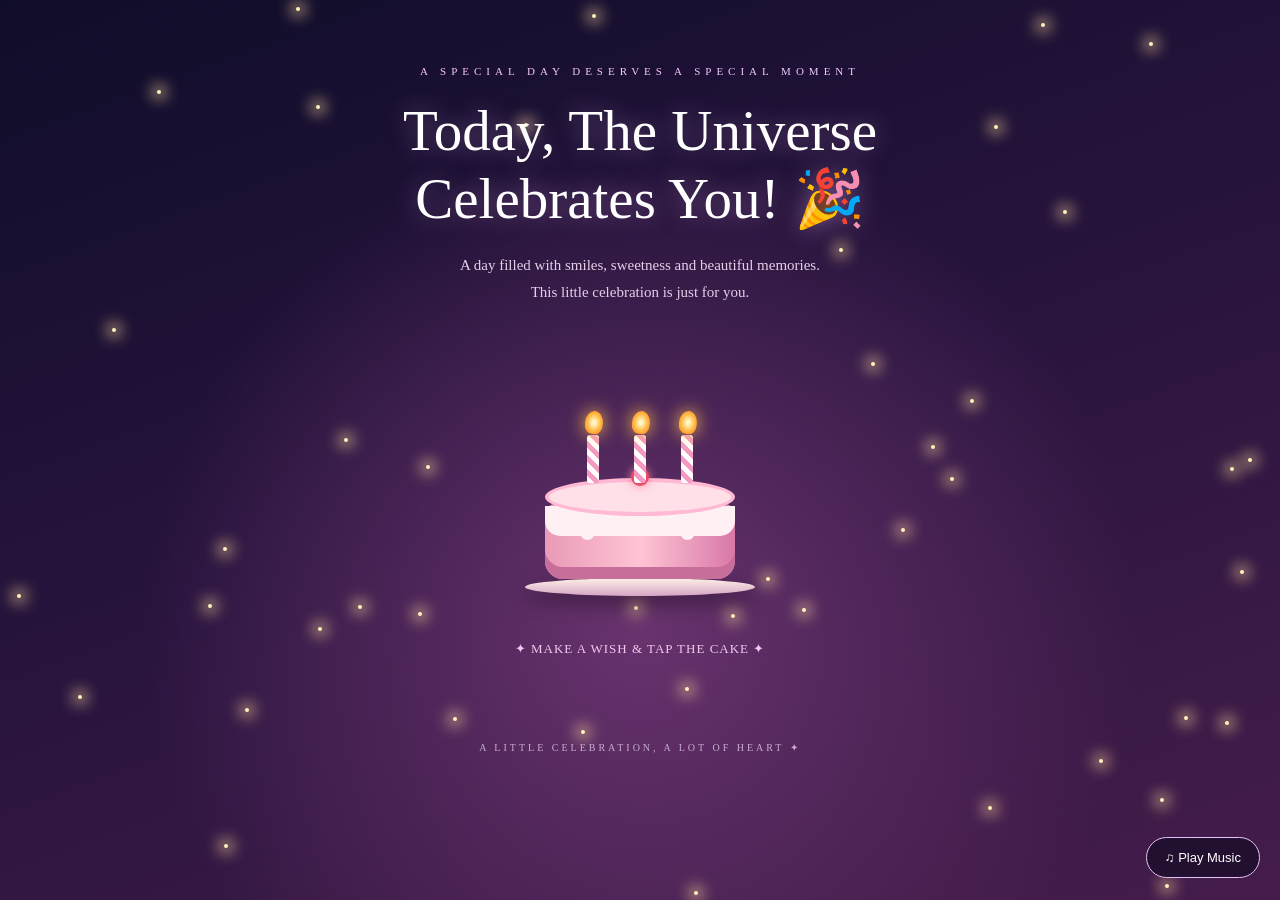
==== celebration.html @ fa86c447 "Initial birthday surprise website" ====
<!DOCTYPE html>
<html lang="en">
<head>
<meta charset="UTF-8">
<meta name="viewport" content="width=device-width, initial-scale=1.0">
<title>Today Is All About You 🎂</title>

<style>
* {
    margin: 0;
    padding: 0;
    box-sizing: border-box;
}

body {
    min-height: 100vh;
    overflow-x: hidden;
    font-family: Georgia, serif;
    color: white;
    text-align: center;
    background:
        radial-gradient(ellipse at 50% 70%, #69336e 0%, transparent 55%),
        linear-gradient(160deg, #100d2a, #28143d, #451d4b);
}

/* Background lights */
#lights {
    position: fixed;
    inset: 0;
    pointer-events: none;
    overflow: hidden;
}

.light {
    position: absolute;
    width: 4px;
    height: 4px;
    border-radius: 50%;
    background: #fff3bc;
    box-shadow: 0 0 15px 4px #ffdc9c;
    animation: blink 2s infinite alternate;
}

@keyframes blink {
    from { opacity: 0.2; }
    to { opacity: 1; }
}

/* Confetti */
#confetti {
    position: fixed;
    inset: 0;
    pointer-events: none;
    overflow: hidden;
    z-index: 10;
}

.confetti-piece {
    position: absolute;
    top: -20px;
    width: 9px;
    height: 14px;
    border-radius: 2px;
    animation: fall linear forwards;
}

@keyframes fall {
    to {
        transform: translateY(110vh) rotate(900deg);
    }
}

/* Balloons */
.balloon {
    position: fixed;
    bottom: -150px;
    width: 65px;
    height: 85px;
    border-radius: 50% 50% 45% 45%;
    opacity: 0.75;
    z-index: 1;
    animation: floatUp 14s linear infinite;
}

.balloon::after {
    content: "";
    position: absolute;
    width: 1px;
    height: 90px;
    background: #ffffff77;
    left: 50%;
    top: 84px;
}

@keyframes floatUp {
    to { transform: translateY(-130vh); }
}

/* Main */
.container {
    position: relative;
    z-index: 2;
    width: 92%;
    max-width: 750px;
    margin: auto;
    padding: 65px 15px 50px;
}

.eyebrow {
    color: #f6c8ff;
    font-size: 11px;
    letter-spacing: 5px;
    text-transform: uppercase;
    margin-bottom: 20px;
}

h1 {
    font-size: clamp(34px, 7vw, 57px);
    font-weight: normal;
    line-height: 1.2;
    text-shadow: 0 0 25px #f4baff66;
}

.subtitle {
    color: #e5cfe9;
    font-size: 15px;
    line-height: 1.8;
    margin-top: 18px;
}

/* Cake */
.cake-area {
    margin: 65px auto 30px;
    width: 240px;
    height: 240px;
    position: relative;
    display: flex;
    justify-content: center;
    align-items: end;
    cursor: pointer;
    animation: cakeAppear 1.5s ease;
}

@keyframes cakeAppear {
    from { opacity: 0; transform: translateY(40px); }
    to { opacity: 1; transform: translateY(0); }
}

.plate {
    position: absolute;
    bottom: 15px;
    width: 230px;
    height: 18px;
    border-radius: 50%;
    background: linear-gradient(#fff1e6, #d6a5c5);
    box-shadow: 0 8px 20px #0006;
}

.cake-bottom {
    position: absolute;
    bottom: 32px;
    width: 190px;
    height: 75px;
    border-radius: 10px 10px 18px 18px;
    background: linear-gradient(90deg, #e99ab7, #ffc4d4, #d978a8);
    box-shadow: inset 0 -12px 0 #c76e9b;
}

.cake-top {
    position: absolute;
    bottom: 95px;
    width: 190px;
    height: 38px;
    border-radius: 50%;
    background: #ffe0e8;
    border: 4px solid #ffb9d2;
}

.icing {
    position: absolute;
    bottom: 75px;
    width: 190px;
    height: 30px;
    background: #fff0f4;
    border-radius: 0 0 15px 15px;
}

.icing::before,
.icing::after {
    content: "";
    position: absolute;
    background: #fff0f4;
    width: 15px;
    height: 24px;
    border-radius: 0 0 12px 12px;
    top: 10px;
}

.icing::before { left: 35px; }
.icing::after { right: 40px; }

.cherry {
    position: absolute;
    bottom: 125px;
    left: 50%;
    transform: translateX(-50%);
    width: 18px;
    height: 18px;
    background: #e74d6b;
    border-radius: 50%;
    box-shadow: 0 0 10px #ff829b;
}

/* Candles */
.candles {
    position: absolute;
    bottom: 128px;
    display: flex;
    gap: 35px;
    z-index: 3;
}

.candle {
    position: relative;
    width: 12px;
    height: 48px;
    border-radius: 3px;
    background: repeating-linear-gradient(
        45deg,
        #fff,
        #fff 5px,
        #f49ac2 5px,
        #f49ac2 10px
    );
}

.flame {
    position: absolute;
    top: -24px;
    left: -3px;
    width: 18px;
    height: 23px;
    background: radial-gradient(ellipse, #fff8c6 10%, #ffb63e 55%, #ff6c2f);
    border-radius: 50% 50% 40% 40%;
    transform: rotate(5deg);
    box-shadow: 0 0 18px #ffc34e;
    animation: flicker 0.5s infinite alternate;
    transform-origin: bottom;
}

@keyframes flicker {
    from { transform: rotate(-7deg) scale(0.9); }
    to { transform: rotate(7deg) scale(1.1); }
}

.cake-area.blown .flame {
    opacity: 0;
    transform: scale(0);
    transition: 0.4s;
}

/* Smoke */
.smoke {
    display: none;
    position: absolute;
    top: -35px;
    left: -2px;
    color: #ddd;
    font-size: 22px;
    animation: smoke 1.4s ease forwards;
}

.cake-area.blown .smoke {
    display: block;
}

@keyframes smoke {
    from { opacity: 0.8; transform: translateY(0) scale(0.5); }
    to { opacity: 0; transform: translateY(-45px) scale(1.5); }
}

.hint {
    color: #f1c9ef;
    font-size: 13px;
    letter-spacing: 1px;
    animation: pulse 2s infinite;
}

@keyframes pulse {
    50% { opacity: 0.45; }
}

/* Celebration message */
.celebration-message {
    display: none;
    margin: 35px auto 0;
    max-width: 550px;
    animation: reveal 1.2s ease forwards;
}

.celebration-message.show {
    display: block;
}

@keyframes reveal {
    from { opacity: 0; transform: translateY(25px); }
    to { opacity: 1; transform: translateY(0); }
}

.celebration-message h2 {
    color: #ffe0f5;
    font-size: clamp(27px, 6vw, 38px);
    font-weight: normal;
    margin-bottom: 18px;
}

.celebration-message p {
    color: #ead7ed;
    font-size: 15px;
    line-height: 1.9;
}

.next {
    display: inline-block;
    margin-top: 25px;
    padding: 14px 30px;
    border: 1px solid #f5c4ef;
    border-radius: 30px;
    color: white;
    text-decoration: none;
    font-size: 13px;
    letter-spacing: 1px;
    transition: 0.3s;
}

.next:hover {
    background: #f5c4ef;
    color: #28143d;
    box-shadow: 0 0 25px #f5c4ef66;
}

.footer {
    position: relative;
    z-index: 2;
    padding: 35px 10px 20px;
    font-size: 10px;
    letter-spacing: 3px;
    color: #c9add1;
}

@media(max-width: 480px) {
    .container { padding-top: 45px; }
    .cake-area { margin-top: 50px; }
    .balloon { transform: scale(0.75); }
}
</style>
</head>

<!-- Background Music -->
<audio id="bgMusic" loop>
    <source src="assets/audio/birthday-music.mp3" type="audio/mpeg">
</audio>

<!-- Music Button -->
<button id="musicButton" onclick="toggleMusic()">
    ♫ Play Music
</button>

<style>
#musicButton {
    position: fixed;
    bottom: 22px;
    right: 20px;
    z-index: 9999;
    padding: 12px 18px;
    border: 1px solid #e8c0f5;
    border-radius: 30px;
    background: rgba(30, 15, 45, 0.85);
    color: white;
    font-size: 13px;
    cursor: pointer;
    backdrop-filter: blur(10px);
}

#musicButton:hover {
    background: #e8c0f5;
    color: #26142f;
}
</style>

<script>
const music = document.getElementById("bgMusic");
const musicButton = document.getElementById("musicButton");

music.volume = 0.35;

function toggleMusic() {
    if (music.paused) {
        music.play().then(() => {
            musicButton.innerHTML = "♫ Music On";
        }).catch(() => {
            musicButton.innerHTML = "♫ Tap to Play";
        });
    } else {
        music.pause();
        musicButton.innerHTML = "♫ Play Music";
    }
}
</script>

<body>

<div id="lights"></div>
<div id="confetti"></div>

<main class="container">

    <div class="eyebrow">A special day deserves a special moment</div>

    <h1>Today, The Universe<br>Celebrates You! 🎉</h1>

    <p class="subtitle">
        A day filled with smiles, sweetness and beautiful memories.<br>
        This little celebration is just for you.
    </p>

    <div class="cake-area" id="cake" onclick="blowCandles()">

        <div class="plate"></div>

        <div class="cake-bottom"></div>
        <div class="icing"></div>
        <div class="cake-top"></div>
        <div class="cherry"></div>

        <div class="candles">
            <div class="candle">
                <div class="flame"></div>
                <div class="smoke">〰</div>
            </div>

            <div class="candle">
                <div class="flame"></div>
                <div class="smoke">〰</div>
            </div>

            <div class="candle">
                <div class="flame"></div>
                <div class="smoke">〰</div>
            </div>
        </div>

    </div>

    <p class="hint" id="hint">
        ✦ MAKE A WISH & TAP THE CAKE ✦
    </p>

    <section class="celebration-message" id="celebrationMessage">

        <h2>Happy Birthday! 🎂💖</h2>

        <p>
            May your days be filled with little reasons to smile,<br>
            beautiful surprises and dreams that come true.<br><br>

            Keep shining, keep laughing,<br>
            and never stop being wonderfully you! 🌷
        </p>

        <a href="final-surprise.html" class="next">
            One Last Surprise Awaits →
        </a>

    </section>

</main>

<div class="footer">
    A LITTLE CELEBRATION, A LOT OF HEART ✦
</div>

<script>
// Background lights
const lights = document.getElementById("lights");

for (let i = 0; i < 45; i++) {
    const light = document.createElement("div");
    light.className = "light";
    light.style.left = Math.random() * 100 + "%";
    light.style.top = Math.random() * 100 + "%";
    light.style.animationDelay = Math.random() * 3 + "s";
    lights.appendChild(light);
}

// Balloons
const balloonColors = ["#ff7cae", "#a78bfa", "#65d6d0", "#ffd166", "#ff9b85"];

balloonColors.forEach((color, i) => {
    const balloon = document.createElement("div");
    balloon.className = "balloon";
    balloon.style.left = (5 + i * 20) + "%";
    balloon.style.background = color;
    balloon.style.animationDelay = (i * 2) + "s";
    document.body.appendChild(balloon);
});

// Confetti
function launchConfetti() {
    const confetti = document.getElementById("confetti");
    const colors = ["#ff8ab5", "#ffe082", "#b39ddb", "#80deea", "#ffffff"];

    for (let i = 0; i < 120; i++) {
        const piece = document.createElement("div");
        piece.className = "confetti-piece";
        piece.style.left = Math.random() * 100 + "%";
        piece.style.background = colors[Math.floor(Math.random() * colors.length)];
        piece.style.animationDuration = (3 + Math.random() * 4) + "s";
        piece.style.animationDelay = Math.random() * 2 + "s";

        confetti.appendChild(piece);

        setTimeout(() => piece.remove(), 8500);
    }
}

// Blow candles
let blown = false;

function blowCandles() {
    if (blown) return;
    blown = true;

    document.getElementById("cake").classList.add("blown");
    document.getElementById("hint").style.display = "none";

    launchConfetti();

    setTimeout(() => {
        document.getElementById("celebrationMessage").classList.add("show");
    }, 900);
}
</script>

</body>
</html>
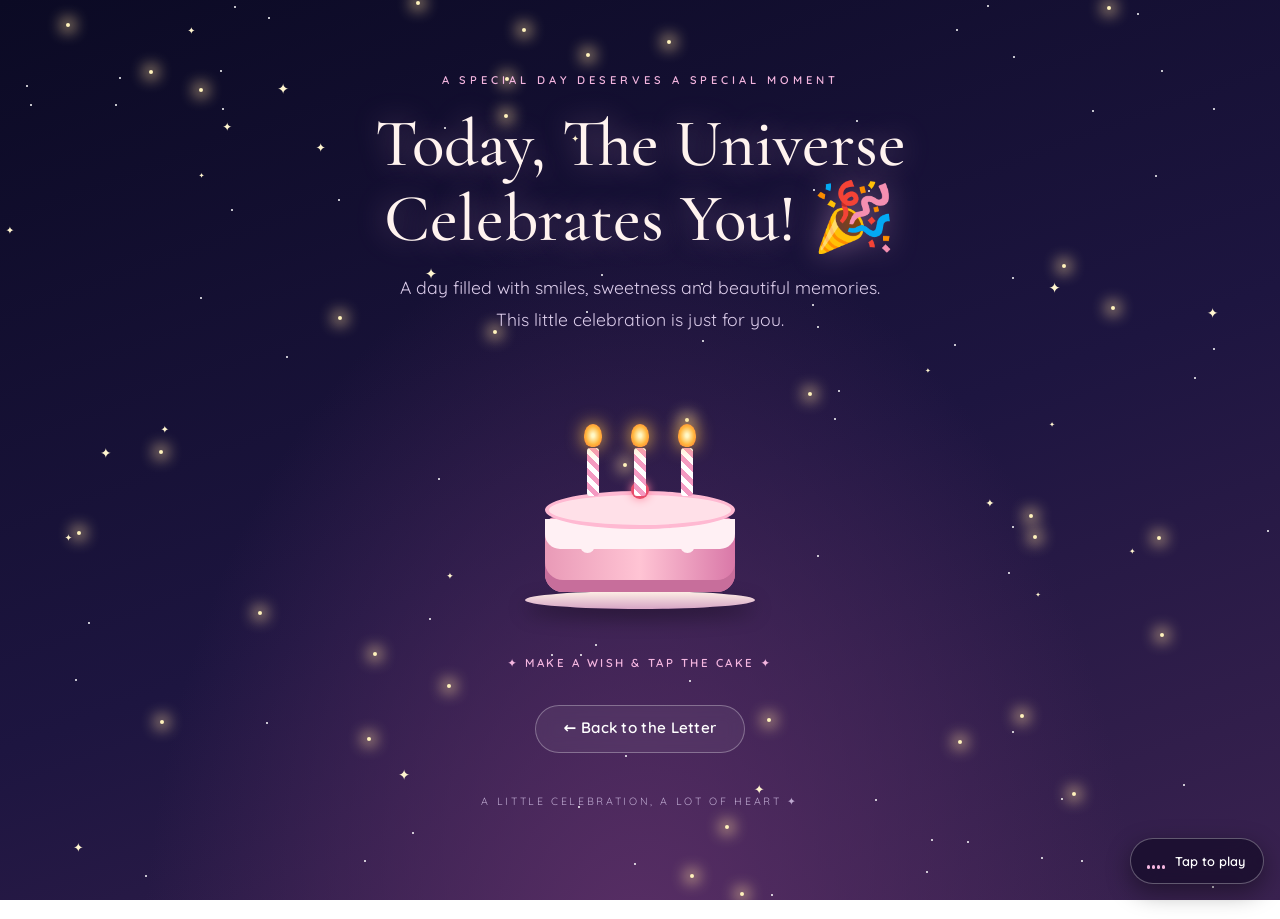
==== commit 8107e133: "updated" ====
--- a/celebration.html
+++ b/celebration.html
@@ -1,35 +1,24 @@
-
 <!DOCTYPE html>
 <html lang="en">
 <head>
 <meta charset="UTF-8">
-<meta name="viewport" content="width=device-width, initial-scale=1.0">
+<meta name="viewport" content="width=device-width, initial-scale=1.0, viewport-fit=cover">
+<meta name="theme-color" content="#28143d">
 <title>Today Is All About You 🎂</title>
 
+<link rel="preconnect" href="https://fonts.googleapis.com">
+<link rel="preconnect" href="https://fonts.gstatic.com" crossorigin>
+<link href="https://fonts.googleapis.com/css2?family=Cormorant+Garamond:wght@400;500;600&family=Quicksand:wght@400;500;600;700&display=swap" rel="stylesheet">
+<link rel="stylesheet" href="assets/css/style.css">
+
 <style>
-* {
-    margin: 0;
-    padding: 0;
-    box-sizing: border-box;
-}
-
-body {
-    min-height: 100vh;
-    overflow-x: hidden;
-    font-family: Georgia, serif;
-    color: white;
-    text-align: center;
-    background:
-        radial-gradient(ellipse at 50% 70%, #69336e 0%, transparent 55%),
-        linear-gradient(160deg, #100d2a, #28143d, #451d4b);
-}
-
-/* Background lights */
+/* Glowing lights */
 #lights {
     position: fixed;
     inset: 0;
+    z-index: 0;
+    overflow: hidden;
     pointer-events: none;
-    overflow: hidden;
 }
 
 .light {
@@ -43,17 +32,17 @@
 }
 
 @keyframes blink {
-    from { opacity: 0.2; }
-    to { opacity: 1; }
+    from { opacity: 0.15; }
+    to { opacity: 0.9; }
 }
 
 /* Confetti */
 #confetti {
     position: fixed;
     inset: 0;
+    z-index: 150;
+    overflow: hidden;
     pointer-events: none;
-    overflow: hidden;
-    z-index: 10;
 }
 
 .confetti-piece {
@@ -66,85 +55,48 @@
 }
 
 @keyframes fall {
-    to {
-        transform: translateY(110vh) rotate(900deg);
-    }
+    to { transform: translateY(110vh) rotate(900deg); }
 }
 
 /* Balloons */
 .balloon {
     position: fixed;
-    bottom: -150px;
-    width: 65px;
-    height: 85px;
+    bottom: -160px;
+    z-index: 1;
+    width: 62px;
+    height: 80px;
     border-radius: 50% 50% 45% 45%;
-    opacity: 0.75;
-    z-index: 1;
-    animation: floatUp 14s linear infinite;
+    opacity: 0.7;
+    pointer-events: none;
+    animation: floatUp 15s linear infinite;
 }
 
 .balloon::after {
-    content: "";
-    position: absolute;
+    content: '';
+    position: absolute;
+    left: 50%;
+    top: 100%;
     width: 1px;
-    height: 90px;
-    background: #ffffff77;
-    left: 50%;
-    top: 84px;
+    height: 70px;
+    background: rgba(255, 255, 255, 0.45);
 }
 
 @keyframes floatUp {
-    to { transform: translateY(-130vh); }
-}
-
-/* Main */
-.container {
-    position: relative;
-    z-index: 2;
-    width: 92%;
-    max-width: 750px;
-    margin: auto;
-    padding: 65px 15px 50px;
-}
-
-.eyebrow {
-    color: #f6c8ff;
-    font-size: 11px;
-    letter-spacing: 5px;
-    text-transform: uppercase;
-    margin-bottom: 20px;
-}
-
-h1 {
-    font-size: clamp(34px, 7vw, 57px);
-    font-weight: normal;
-    line-height: 1.2;
-    text-shadow: 0 0 25px #f4baff66;
-}
-
-.subtitle {
-    color: #e5cfe9;
-    font-size: 15px;
-    line-height: 1.8;
-    margin-top: 18px;
+    to { transform: translateY(calc(-100vh - 280px)); }
 }
 
 /* Cake */
 .cake-area {
-    margin: 65px auto 30px;
+    position: relative;
     width: 240px;
     height: 240px;
-    position: relative;
+    margin: 3rem auto 0.5rem;
     display: flex;
     justify-content: center;
-    align-items: end;
+    align-items: flex-end;
     cursor: pointer;
-    animation: cakeAppear 1.5s ease;
-}
-
-@keyframes cakeAppear {
-    from { opacity: 0; transform: translateY(40px); }
-    to { opacity: 1; transform: translateY(0); }
+    animation: fadeUp 1.4s ease backwards;
+    -webkit-tap-highlight-color: transparent;
 }
 
 .plate {
@@ -154,7 +106,7 @@
     height: 18px;
     border-radius: 50%;
     background: linear-gradient(#fff1e6, #d6a5c5);
-    box-shadow: 0 8px 20px #0006;
+    box-shadow: 0 8px 20px rgba(0, 0, 0, 0.4);
 }
 
 .cake-bottom {
@@ -182,19 +134,19 @@
     bottom: 75px;
     width: 190px;
     height: 30px;
+    border-radius: 0 0 15px 15px;
     background: #fff0f4;
-    border-radius: 0 0 15px 15px;
 }
 
 .icing::before,
 .icing::after {
-    content: "";
-    position: absolute;
-    background: #fff0f4;
+    content: '';
+    position: absolute;
+    top: 10px;
     width: 15px;
     height: 24px;
     border-radius: 0 0 12px 12px;
-    top: 10px;
+    background: #fff0f4;
 }
 
 .icing::before { left: 35px; }
@@ -204,21 +156,20 @@
     position: absolute;
     bottom: 125px;
     left: 50%;
-    transform: translateX(-50%);
     width: 18px;
     height: 18px;
+    transform: translateX(-50%);
+    border-radius: 50%;
     background: #e74d6b;
-    border-radius: 50%;
     box-shadow: 0 0 10px #ff829b;
 }
 
-/* Candles */
 .candles {
     position: absolute;
     bottom: 128px;
+    z-index: 3;
     display: flex;
     gap: 35px;
-    z-index: 3;
 }
 
 .candle {
@@ -226,13 +177,7 @@
     width: 12px;
     height: 48px;
     border-radius: 3px;
-    background: repeating-linear-gradient(
-        45deg,
-        #fff,
-        #fff 5px,
-        #f49ac2 5px,
-        #f49ac2 10px
-    );
+    background: repeating-linear-gradient(45deg, #fff, #fff 5px, #f49ac2 5px, #f49ac2 10px);
 }
 
 .flame {
@@ -241,12 +186,11 @@
     left: -3px;
     width: 18px;
     height: 23px;
+    border-radius: 50% 50% 40% 40%;
     background: radial-gradient(ellipse, #fff8c6 10%, #ffb63e 55%, #ff6c2f);
-    border-radius: 50% 50% 40% 40%;
-    transform: rotate(5deg);
     box-shadow: 0 0 18px #ffc34e;
+    transform-origin: bottom;
     animation: flicker 0.5s infinite alternate;
-    transform-origin: bottom;
 }
 
 @keyframes flicker {
@@ -260,7 +204,6 @@
     transition: 0.4s;
 }
 
-/* Smoke */
 .smoke {
     display: none;
     position: absolute;
@@ -280,268 +223,136 @@
     to { opacity: 0; transform: translateY(-45px) scale(1.5); }
 }
 
-.hint {
-    color: #f1c9ef;
-    font-size: 13px;
-    letter-spacing: 1px;
-    animation: pulse 2s infinite;
-}
-
-@keyframes pulse {
-    50% { opacity: 0.45; }
-}
-
-/* Celebration message */
-.celebration-message {
-    display: none;
-    margin: 35px auto 0;
-    max-width: 550px;
-    animation: reveal 1.2s ease forwards;
-}
-
-.celebration-message.show {
-    display: block;
-}
-
-@keyframes reveal {
-    from { opacity: 0; transform: translateY(25px); }
-    to { opacity: 1; transform: translateY(0); }
-}
-
-.celebration-message h2 {
-    color: #ffe0f5;
-    font-size: clamp(27px, 6vw, 38px);
-    font-weight: normal;
-    margin-bottom: 18px;
-}
-
-.celebration-message p {
-    color: #ead7ed;
-    font-size: 15px;
-    line-height: 1.9;
-}
-
-.next {
-    display: inline-block;
-    margin-top: 25px;
-    padding: 14px 30px;
-    border: 1px solid #f5c4ef;
-    border-radius: 30px;
-    color: white;
-    text-decoration: none;
-    font-size: 13px;
-    letter-spacing: 1px;
-    transition: 0.3s;
-}
-
-.next:hover {
-    background: #f5c4ef;
-    color: #28143d;
-    box-shadow: 0 0 25px #f5c4ef66;
-}
-
-.footer {
-    position: relative;
-    z-index: 2;
-    padding: 35px 10px 20px;
-    font-size: 10px;
-    letter-spacing: 3px;
-    color: #c9add1;
-}
-
-@media(max-width: 480px) {
-    .container { padding-top: 45px; }
-    .cake-area { margin-top: 50px; }
-    .balloon { transform: scale(0.75); }
+@media (max-width: 480px) {
+    .balloon {
+        width: 46px;
+        height: 60px;
+    }
+
+    .balloon::after {
+        height: 55px;
+    }
+
+    .cake-area {
+        margin-top: 2.2rem;
+    }
 }
 </style>
 </head>
-
-<!-- Background Music -->
-<audio id="bgMusic" loop>
-    <source src="assets/audio/birthday-music.mp3" type="audio/mpeg">
-</audio>
-
-<!-- Music Button -->
-<button id="musicButton" onclick="toggleMusic()">
-    ♫ Play Music
-</button>
-
-<style>
-#musicButton {
-    position: fixed;
-    bottom: 22px;
-    right: 20px;
-    z-index: 9999;
-    padding: 12px 18px;
-    border: 1px solid #e8c0f5;
-    border-radius: 30px;
-    background: rgba(30, 15, 45, 0.85);
-    color: white;
-    font-size: 13px;
-    cursor: pointer;
-    backdrop-filter: blur(10px);
-}
-
-#musicButton:hover {
-    background: #e8c0f5;
-    color: #26142f;
-}
-</style>
-
-<script>
-const music = document.getElementById("bgMusic");
-const musicButton = document.getElementById("musicButton");
-
-music.volume = 0.35;
-
-function toggleMusic() {
-    if (music.paused) {
-        music.play().then(() => {
-            musicButton.innerHTML = "♫ Music On";
-        }).catch(() => {
-            musicButton.innerHTML = "♫ Tap to Play";
-        });
-    } else {
-        music.pause();
-        musicButton.innerHTML = "♫ Play Music";
-    }
-}
-</script>
-
 <body>
 
+<div class="sky" id="sky"></div>
 <div id="lights"></div>
 <div id="confetti"></div>
 
-<main class="container">
-
-    <div class="eyebrow">A special day deserves a special moment</div>
-
-    <h1>Today, The Universe<br>Celebrates You! 🎉</h1>
-
-    <p class="subtitle">
-        A day filled with smiles, sweetness and beautiful memories.<br>
-        This little celebration is just for you.
-    </p>
-
-    <div class="cake-area" id="cake" onclick="blowCandles()">
-
+<main class="page">
+
+    <header>
+        <p class="eyebrow">A special day deserves a special moment</p>
+        <h1 class="title">Today, The Universe<br>Celebrates You! 🎉</h1>
+        <p class="lead">
+            A day filled with smiles, sweetness and beautiful memories.<br>
+            This little celebration is just for you.
+        </p>
+    </header>
+
+    <div class="cake-area" id="cake" role="button" tabindex="0" aria-label="Make a wish and blow out the candles">
         <div class="plate"></div>
-
         <div class="cake-bottom"></div>
         <div class="icing"></div>
         <div class="cake-top"></div>
         <div class="cherry"></div>
 
         <div class="candles">
-            <div class="candle">
-                <div class="flame"></div>
-                <div class="smoke">〰</div>
-            </div>
-
-            <div class="candle">
-                <div class="flame"></div>
-                <div class="smoke">〰</div>
-            </div>
-
-            <div class="candle">
-                <div class="flame"></div>
-                <div class="smoke">〰</div>
-            </div>
+            <div class="candle"><div class="flame"></div><div class="smoke">〰</div></div>
+            <div class="candle"><div class="flame"></div><div class="smoke">〰</div></div>
+            <div class="candle"><div class="flame"></div><div class="smoke">〰</div></div>
         </div>
-
     </div>
 
-    <p class="hint" id="hint">
-        ✦ MAKE A WISH & TAP THE CAKE ✦
-    </p>
-
-    <section class="celebration-message" id="celebrationMessage">
-
+    <p class="hint" id="hint">✦ Make a wish &amp; tap the cake ✦</p>
+
+    <section class="reveal" id="celebrationMessage">
         <h2>Happy Birthday! 🎂💖</h2>
-
-        <p>
-            May your days be filled with little reasons to smile,<br>
-            beautiful surprises and dreams that come true.<br><br>
-
-            Keep shining, keep laughing,<br>
-            and never stop being wonderfully you! 🌷
-        </p>
-
-        <a href="final-surprise.html" class="next">
-            One Last Surprise Awaits →
-        </a>
-
+        <p>May your days be filled with little reasons to smile, beautiful surprises and dreams that come true.</p>
+        <p style="margin-top: 1rem;">Keep shining, keep laughing, and never stop being wonderfully you! 🌷</p>
     </section>
 
+    <div class="btn-row">
+        <a href="letter.html" class="btn btn-ghost">← Back to the Letter</a>
+        <a href="final-surprise.html" class="btn btn-primary is-hidden" id="nextBtn">One Last Surprise Awaits →</a>
+    </div>
+
+    <p class="site-footer">A little celebration, a lot of heart ✦</p>
+
 </main>
 
-<div class="footer">
-    A LITTLE CELEBRATION, A LOT OF HEART ✦
-</div>
-
+<script src="assets/js/site.js"></script>
 <script>
-// Background lights
-const lights = document.getElementById("lights");
-
-for (let i = 0; i < 45; i++) {
-    const light = document.createElement("div");
-    light.className = "light";
-    light.style.left = Math.random() * 100 + "%";
-    light.style.top = Math.random() * 100 + "%";
-    light.style.animationDelay = Math.random() * 3 + "s";
-    lights.appendChild(light);
-}
-
-// Balloons
-const balloonColors = ["#ff7cae", "#a78bfa", "#65d6d0", "#ffd166", "#ff9b85"];
-
-balloonColors.forEach((color, i) => {
-    const balloon = document.createElement("div");
-    balloon.className = "balloon";
-    balloon.style.left = (5 + i * 20) + "%";
-    balloon.style.background = color;
-    balloon.style.animationDelay = (i * 2) + "s";
-    document.body.appendChild(balloon);
-});
-
-// Confetti
-function launchConfetti() {
-    const confetti = document.getElementById("confetti");
-    const colors = ["#ff8ab5", "#ffe082", "#b39ddb", "#80deea", "#ffffff"];
-
-    for (let i = 0; i < 120; i++) {
-        const piece = document.createElement("div");
-        piece.className = "confetti-piece";
-        piece.style.left = Math.random() * 100 + "%";
-        piece.style.background = colors[Math.floor(Math.random() * colors.length)];
-        piece.style.animationDuration = (3 + Math.random() * 4) + "s";
-        piece.style.animationDelay = Math.random() * 2 + "s";
-
-        confetti.appendChild(piece);
-
-        setTimeout(() => piece.remove(), 8500);
-    }
-}
-
-// Blow candles
-let blown = false;
-
-function blowCandles() {
-    if (blown) return;
-    blown = true;
-
-    document.getElementById("cake").classList.add("blown");
-    document.getElementById("hint").style.display = "none";
-
-    launchConfetti();
-
-    setTimeout(() => {
-        document.getElementById("celebrationMessage").classList.add("show");
-    }, 900);
-}
+(function () {
+    /* Glowing lights */
+    var lights = document.getElementById('lights');
+    var lightCount = window.matchMedia('(max-width: 600px)').matches ? 18 : 36;
+    for (var i = 0; i < lightCount; i++) {
+        var l = document.createElement('span');
+        l.className = 'light';
+        l.style.left = Math.random() * 100 + '%';
+        l.style.top = Math.random() * 100 + '%';
+        l.style.animationDelay = Math.random() * 3 + 's';
+        lights.appendChild(l);
+    }
+
+    /* Balloons */
+    var balloonColors = ['#ff7cae', '#a78bfa', '#65d6d0', '#ffd166', '#ff9b85'];
+    balloonColors.forEach(function (color, i) {
+        var b = document.createElement('span');
+        b.className = 'balloon';
+        b.style.left = (5 + i * 20) + '%';
+        b.style.background = color;
+        b.style.animationDelay = (i * 2.5) + 's';
+        document.body.appendChild(b);
+    });
+
+    /* Confetti */
+    function launchConfetti() {
+        var box = document.getElementById('confetti');
+        var colors = ['#ff8ab5', '#ffe082', '#b39ddb', '#80deea', '#ffffff'];
+        var total = window.matchMedia('(max-width: 600px)').matches ? 70 : 120;
+
+        for (var n = 0; n < total; n++) {
+            var piece = document.createElement('span');
+            piece.className = 'confetti-piece';
+            piece.style.left = Math.random() * 100 + '%';
+            piece.style.background = colors[Math.floor(Math.random() * colors.length)];
+            piece.style.animationDuration = (3 + Math.random() * 4) + 's';
+            piece.style.animationDelay = Math.random() * 2 + 's';
+            box.appendChild(piece);
+            (function (el) { setTimeout(function () { el.remove(); }, 9000); })(piece);
+        }
+    }
+
+    /* Blow candles */
+    var cake = document.getElementById('cake');
+    var blown = false;
+
+    function blowCandles() {
+        if (blown) return;
+        blown = true;
+        cake.classList.add('blown');
+        cake.setAttribute('aria-label', 'Candles blown out');
+        document.getElementById('hint').classList.add('is-hidden');
+        launchConfetti();
+
+        setTimeout(function () {
+            var msg = document.getElementById('celebrationMessage');
+            msg.classList.add('show');
+            document.getElementById('nextBtn').classList.remove('is-hidden');
+            msg.scrollIntoView({ behavior: 'smooth', block: 'nearest' });
+        }, 900);
+    }
+
+    Site.onActivate(cake, blowCandles);
+})();
 </script>
-
 </body>
 </html>
--- a/assets/css/style.css
+++ b/assets/css/style.css
@@ -0,0 +1,561 @@
+/* ==========================================================
+   Birthday journey: shared styles
+   Used by: index, garden, wishes, letter, celebration, final-surprise
+   ========================================================== */
+
+:root {
+  --bg1: #0b0a24;
+  --bg2: #1d1540;
+  --bg3: #3a2250;
+  --text: #ffffff;
+  --muted: #dccdeb;
+  --accent: #f4b6e0;
+  --accent-2: #c9a4ff;
+  --glass: rgba(255, 255, 255, 0.07);
+  --border: rgba(255, 255, 255, 0.16);
+  --radius: 18px;
+  --font-display: 'Cormorant Garamond', Georgia, 'Times New Roman', serif;
+  --font-body: 'Quicksand', system-ui, -apple-system, 'Segoe UI', Roboto, sans-serif;
+  --font-hand: 'Caveat', 'Segoe Script', cursive;
+}
+
+*,
+*::before,
+*::after {
+  margin: 0;
+  padding: 0;
+  box-sizing: border-box;
+}
+
+html {
+  -webkit-text-size-adjust: 100%;
+  text-size-adjust: 100%;
+}
+
+body {
+  min-height: 100vh;
+  min-height: 100dvh;
+  font-family: var(--font-body);
+  color: var(--text);
+  line-height: 1.6;
+  overflow-x: hidden;
+  background:
+    radial-gradient(ellipse at 50% 110%, #5a2f66 0%, transparent 55%),
+    linear-gradient(160deg, var(--bg1), var(--bg2) 55%, var(--bg3));
+  background-attachment: fixed;
+  -webkit-font-smoothing: antialiased;
+}
+
+body.modal-open {
+  overflow: hidden;
+}
+
+/* ---------- Background sky ---------- */
+.sky {
+  position: fixed;
+  inset: 0;
+  z-index: 0;
+  overflow: hidden;
+  pointer-events: none;
+}
+
+.star {
+  position: absolute;
+  color: #fff5cf;
+  line-height: 1;
+  animation: twinkle 3s infinite ease-in-out;
+}
+
+.star.dot {
+  width: 2px;
+  height: 2px;
+  border-radius: 50%;
+  background: #fff;
+}
+
+@keyframes twinkle {
+  0%, 100% { opacity: 0.2; transform: scale(0.7); }
+  50% { opacity: 1; transform: scale(1.4); }
+}
+
+/* ---------- Page layout ---------- */
+.page {
+  position: relative;
+  z-index: 2;
+  width: 100%;
+  max-width: 960px;
+  min-height: 100vh;
+  min-height: 100dvh;
+  margin: 0 auto;
+  padding: clamp(40px, 8vh, 80px) 20px 110px;
+  display: flex;
+  flex-direction: column;
+  align-items: center;
+  justify-content: center;
+  text-align: center;
+}
+
+.eyebrow {
+  font-size: 0.7rem;
+  font-weight: 600;
+  letter-spacing: 0.35em;
+  text-transform: uppercase;
+  color: var(--accent);
+  margin-bottom: 1rem;
+}
+
+.title {
+  font-family: var(--font-display);
+  font-weight: 500;
+  font-size: clamp(2.2rem, 6.5vw, 4.2rem);
+  line-height: 1.12;
+  color: #fff3ef;
+  text-shadow: 0 0 30px rgba(244, 182, 224, 0.4);
+}
+
+.lead {
+  max-width: 34rem;
+  margin-top: 1rem;
+  color: var(--muted);
+  font-size: clamp(0.95rem, 2.2vw, 1.1rem);
+  line-height: 1.8;
+}
+
+.hint {
+  margin-top: 1.4rem;
+  font-size: 0.72rem;
+  font-weight: 600;
+  letter-spacing: 0.22em;
+  text-transform: uppercase;
+  color: var(--accent);
+  animation: pulse 2.4s infinite ease-in-out;
+}
+
+@keyframes pulse {
+  50% { opacity: 0.45; }
+}
+
+.site-footer {
+  margin-top: 2.5rem;
+  font-size: 0.66rem;
+  letter-spacing: 0.25em;
+  text-transform: uppercase;
+  color: #bda8cf;
+}
+
+.is-hidden {
+  display: none !important;
+}
+
+/* ---------- Reveal blocks ---------- */
+.reveal {
+  display: none;
+  width: 100%;
+  max-width: 34rem;
+  margin-top: 2rem;
+}
+
+.reveal.show {
+  display: block;
+  animation: fadeUp 0.9s ease backwards;
+}
+
+.reveal h2 {
+  font-family: var(--font-display);
+  font-weight: 500;
+  font-size: clamp(1.7rem, 5vw, 2.4rem);
+  line-height: 1.25;
+  color: #ffe0f5;
+  margin-bottom: 0.8rem;
+}
+
+.reveal p {
+  color: #ead9ef;
+  font-size: clamp(0.95rem, 2.4vw, 1.05rem);
+  line-height: 1.9;
+}
+
+@keyframes fadeUp {
+  from { opacity: 0; transform: translateY(18px); }
+  to { opacity: 1; transform: translateY(0); }
+}
+
+/* ---------- Buttons ---------- */
+.btn {
+  display: inline-flex;
+  align-items: center;
+  justify-content: center;
+  gap: 0.5rem;
+  min-height: 48px;
+  padding: 0.8rem 1.7rem;
+  border: 1px solid transparent;
+  border-radius: 999px;
+  font-family: var(--font-body);
+  font-size: 0.95rem;
+  font-weight: 600;
+  letter-spacing: 0.02em;
+  line-height: 1.2;
+  text-decoration: none;
+  color: #fff;
+  cursor: pointer;
+  transition: transform 0.2s ease, box-shadow 0.2s ease, background 0.2s ease, border-color 0.2s ease;
+  -webkit-tap-highlight-color: transparent;
+}
+
+.btn:active {
+  transform: scale(0.97);
+}
+
+.btn:focus-visible,
+.envelope:focus-visible,
+.flower-card:focus-visible,
+.sweet:focus-visible,
+.music-btn:focus-visible,
+[role='button']:focus-visible {
+  outline: 2px solid var(--accent);
+  outline-offset: 4px;
+}
+
+.btn-primary {
+  background: linear-gradient(135deg, #f08ac0, #a96bf0);
+  box-shadow: 0 8px 24px rgba(169, 107, 240, 0.4);
+}
+
+.btn-ghost {
+  background: rgba(255, 255, 255, 0.06);
+  border-color: rgba(255, 255, 255, 0.3);
+  backdrop-filter: blur(8px);
+  -webkit-backdrop-filter: blur(8px);
+}
+
+@media (hover: hover) {
+  .btn-primary:hover {
+    transform: translateY(-2px);
+    box-shadow: 0 12px 30px rgba(169, 107, 240, 0.55);
+  }
+
+  .btn-ghost:hover {
+    transform: translateY(-2px);
+    background: rgba(255, 255, 255, 0.16);
+    border-color: rgba(255, 255, 255, 0.5);
+  }
+}
+
+.btn-row {
+  display: flex;
+  flex-wrap: wrap;
+  justify-content: center;
+  gap: 12px;
+  margin-top: 2rem;
+}
+
+@media (max-width: 520px) {
+  /* let text wrap naturally on small screens instead of at hard line breaks */
+  .lead br,
+  .reveal br {
+    display: none;
+  }
+
+  .btn-row {
+    flex-direction: column-reverse;
+    width: 100%;
+    max-width: 340px;
+  }
+
+  .btn-row .btn {
+    width: 100%;
+  }
+}
+
+/* ---------- Envelope (index, wishes, letter) ---------- */
+.envelope {
+  --w: min(280px, 74vw);
+  position: relative;
+  width: var(--w);
+  height: calc(var(--w) * 0.64);
+  margin: 1.6rem auto 0;
+  cursor: pointer;
+  perspective: 900px;
+  transition: transform 0.3s ease, margin-top 0.7s ease;
+  -webkit-tap-highlight-color: transparent;
+}
+
+.envelope.small {
+  --w: min(220px, 62vw);
+}
+
+@media (hover: hover) {
+  .envelope:not(.open):hover {
+    transform: translateY(-6px);
+  }
+}
+
+.envelope.open {
+  margin-top: calc(var(--w) * 0.36 + 1.6rem);
+  cursor: default;
+}
+
+.env-back {
+  position: absolute;
+  inset: 0;
+  border-radius: 8px;
+  background: #b4709f;
+  box-shadow: 0 18px 50px rgba(0, 0, 0, 0.5), 0 0 40px rgba(232, 169, 255, 0.2);
+}
+
+.env-paper {
+  position: absolute;
+  left: 8%;
+  right: 8%;
+  top: 9%;
+  height: 80%;
+  padding: 8% 6px 6px;
+  display: flex;
+  flex-direction: column;
+  align-items: center;
+  justify-content: flex-start;
+  gap: 4px;
+  border-radius: 4px;
+  background: #fff6ed;
+  color: #71456e;
+  text-align: center;
+  z-index: 2;
+  transition: transform 0.9s ease 0.3s;
+}
+
+.env-paper-icon {
+  font-size: 1.8rem;
+  line-height: 1;
+}
+
+.env-paper-text {
+  font-size: 0.68rem;
+  font-weight: 700;
+  letter-spacing: 0.18em;
+  text-transform: uppercase;
+}
+
+.envelope.open .env-paper {
+  transform: translateY(calc(var(--w) * -0.2));
+}
+
+.env-front {
+  position: absolute;
+  inset: 0;
+  border-radius: 8px;
+  background: linear-gradient(160deg, #e3a6cd, #cf86b6);
+  clip-path: polygon(0 0, 50% 56%, 100% 0, 100% 100%, 0 100%);
+  z-index: 4;
+}
+
+.env-flap {
+  position: absolute;
+  top: 0;
+  left: 0;
+  width: 100%;
+  height: 56%;
+  background: #d58fbc;
+  clip-path: polygon(0 0, 100% 0, 50% 100%);
+  transform-origin: top center;
+  transition: transform 0.7s ease;
+  z-index: 5;
+}
+
+.envelope.open .env-flap {
+  transform: rotateX(180deg);
+  z-index: 1;
+}
+
+.env-seal {
+  position: absolute;
+  left: 50%;
+  top: 56%;
+  width: 44px;
+  height: 44px;
+  margin: -22px 0 0 -22px;
+  display: flex;
+  align-items: center;
+  justify-content: center;
+  border-radius: 50%;
+  background: #7d3f7d;
+  color: #ffe3f5;
+  font-size: 1.15rem;
+  box-shadow: 0 3px 10px rgba(0, 0, 0, 0.3);
+  z-index: 6;
+  transition: opacity 0.4s ease;
+}
+
+.envelope.open .env-seal {
+  opacity: 0;
+  pointer-events: none;
+}
+
+/* ---------- Modal ---------- */
+.modal {
+  position: fixed;
+  inset: 0;
+  z-index: 200;
+  display: flex;
+  align-items: center;
+  justify-content: center;
+  padding: 20px;
+  background: rgba(8, 6, 25, 0.82);
+  backdrop-filter: blur(10px);
+  -webkit-backdrop-filter: blur(10px);
+  opacity: 0;
+  visibility: hidden;
+  transition: opacity 0.35s ease, visibility 0.35s ease;
+}
+
+.modal.active {
+  opacity: 1;
+  visibility: visible;
+}
+
+.modal-card {
+  width: min(440px, 100%);
+  max-height: 88vh;
+  max-height: 88dvh;
+  overflow-y: auto;
+  padding: 2.2rem 1.6rem 1.8rem;
+  border: 1px solid rgba(233, 200, 255, 0.3);
+  border-radius: 24px;
+  background: linear-gradient(150deg, #2b2050, #1b1838);
+  box-shadow: 0 0 70px rgba(180, 138, 255, 0.28);
+  text-align: center;
+  transform: translateY(20px) scale(0.96);
+  transition: transform 0.35s ease;
+}
+
+.modal.active .modal-card {
+  transform: none;
+}
+
+.modal-icon {
+  font-size: 2.8rem;
+  line-height: 1;
+  margin-bottom: 0.9rem;
+}
+
+.modal-card h2 {
+  font-family: var(--font-display);
+  font-weight: 500;
+  font-size: clamp(1.7rem, 6vw, 2.1rem);
+  line-height: 1.2;
+  color: #f8d8ff;
+  margin-bottom: 0.8rem;
+}
+
+.modal-card p {
+  color: #e4d9ed;
+  font-size: 0.95rem;
+  line-height: 1.9;
+  margin-bottom: 1.6rem;
+}
+
+/* ---------- Music button ---------- */
+.music-btn {
+  position: fixed;
+  right: 16px;
+  bottom: calc(16px + env(safe-area-inset-bottom, 0px));
+  z-index: 300;
+  display: flex;
+  align-items: center;
+  gap: 10px;
+  height: 46px;
+  padding: 0 18px 0 16px;
+  border: 1px solid rgba(255, 255, 255, 0.3);
+  border-radius: 999px;
+  background: rgba(25, 14, 45, 0.82);
+  backdrop-filter: blur(12px);
+  -webkit-backdrop-filter: blur(12px);
+  color: #fff;
+  font-family: var(--font-body);
+  font-size: 0.8rem;
+  font-weight: 600;
+  cursor: pointer;
+  box-shadow: 0 8px 24px rgba(0, 0, 0, 0.4);
+  transition: background 0.2s ease, transform 0.2s ease;
+  -webkit-tap-highlight-color: transparent;
+}
+
+.music-btn:active {
+  transform: scale(0.96);
+}
+
+@media (hover: hover) {
+  .music-btn:hover {
+    background: rgba(60, 32, 90, 0.95);
+  }
+}
+
+.music-btn .eq {
+  display: flex;
+  align-items: flex-end;
+  gap: 2px;
+  height: 16px;
+}
+
+.music-btn .eq i {
+  display: block;
+  width: 3px;
+  height: 4px;
+  border-radius: 2px;
+  background: var(--accent);
+}
+
+.music-btn.playing .eq i {
+  animation: eq 1s infinite ease-in-out;
+}
+
+.music-btn.playing .eq i:nth-child(2) { animation-delay: 0.2s; }
+.music-btn.playing .eq i:nth-child(3) { animation-delay: 0.4s; }
+.music-btn.playing .eq i:nth-child(4) { animation-delay: 0.6s; }
+
+@keyframes eq {
+  0%, 100% { height: 4px; }
+  50% { height: 16px; }
+}
+
+.music-btn.waiting {
+  animation: ring 2s infinite;
+}
+
+@keyframes ring {
+  0% { box-shadow: 0 8px 24px rgba(0, 0, 0, 0.4), 0 0 0 0 rgba(244, 182, 224, 0.55); }
+  70% { box-shadow: 0 8px 24px rgba(0, 0, 0, 0.4), 0 0 0 14px rgba(244, 182, 224, 0); }
+  100% { box-shadow: 0 8px 24px rgba(0, 0, 0, 0.4), 0 0 0 0 rgba(244, 182, 224, 0); }
+}
+
+.music-btn.unavailable {
+  opacity: 0.6;
+  cursor: not-allowed;
+}
+
+@media (max-width: 480px) {
+  .music-btn {
+    width: 46px;
+    padding: 0;
+    justify-content: center;
+  }
+
+  .music-btn .label {
+    position: absolute;
+    width: 1px;
+    height: 1px;
+    overflow: hidden;
+    clip: rect(0 0 0 0);
+    white-space: nowrap;
+  }
+}
+
+/* ---------- Reduced motion ---------- */
+@media (prefers-reduced-motion: reduce) {
+  *,
+  *::before,
+  *::after {
+    animation-duration: 0.01ms !important;
+    animation-iteration-count: 1 !important;
+    transition-duration: 0.01ms !important;
+  }
+}
